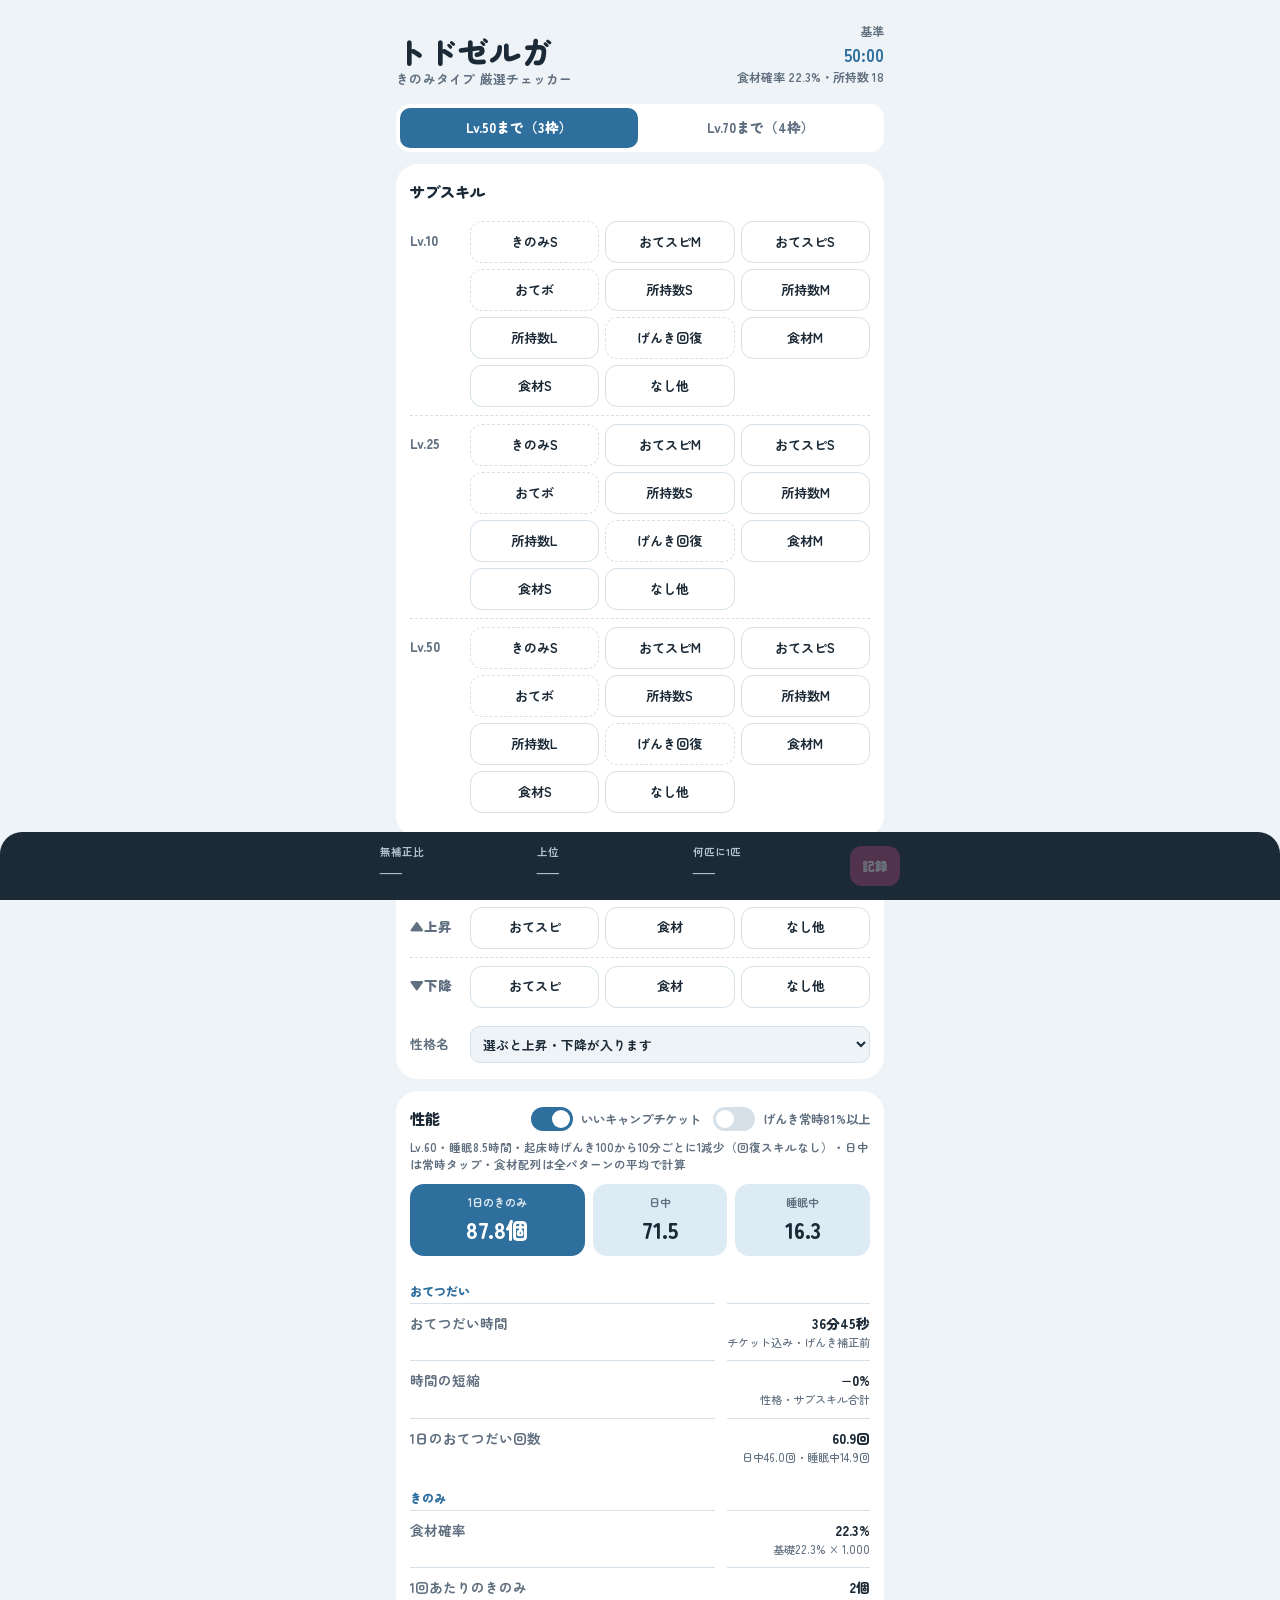
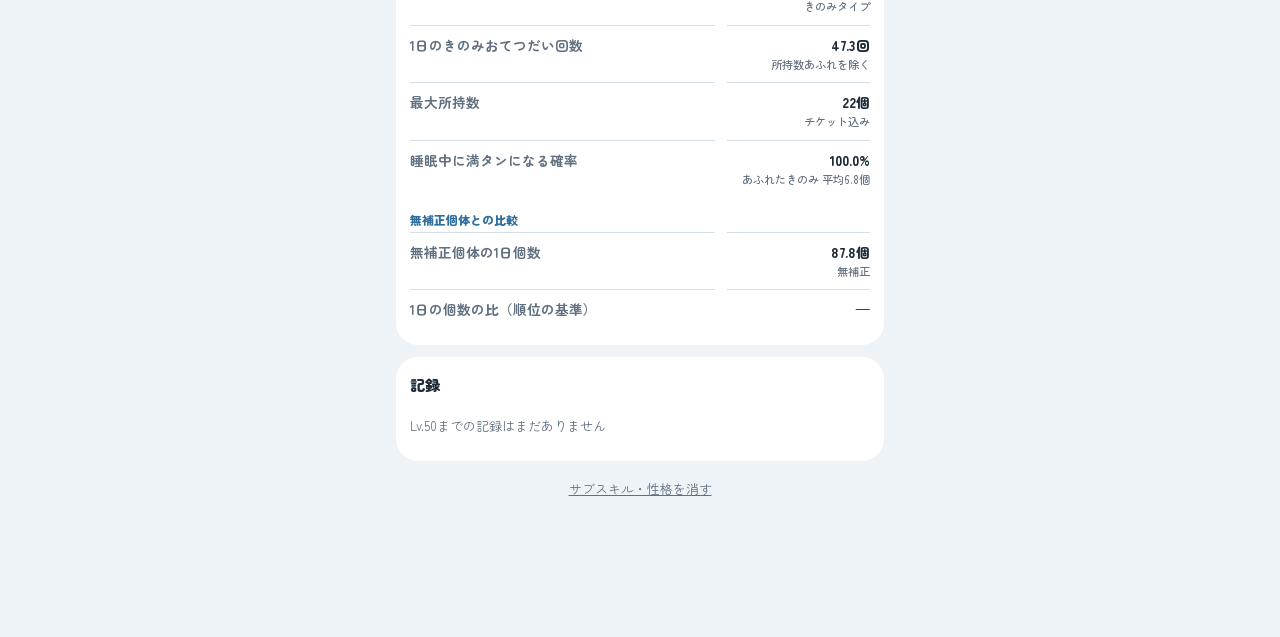
==== berry/index.html @ 34d895bb "Add berry-type checker app for Walrein under berry/ Score an individual by expected berries per day " ====
<!DOCTYPE html>
<html lang="ja">
<head>
<meta charset="utf-8">
<meta name="viewport" content="width=device-width, initial-scale=1, viewport-fit=cover">
<title>トドゼルガ 厳選チェッカー</title>
<link rel="preconnect" href="https://fonts.googleapis.com">
<link rel="preconnect" href="https://fonts.gstatic.com" crossorigin>
<link href="https://fonts.googleapis.com/css2?family=Zen+Maru+Gothic:wght@500;700;900&display=swap" rel="stylesheet">
<link rel="stylesheet" href="../css/style.css">
<link rel="stylesheet" href="css/theme.css">
</head>
<body>
<main>
  <header>
    <h1><span id="monName">トドゼルガ</span><small>きのみタイプ 厳選チェッカー</small></h1>
    <div class="base" id="hdrBase"></div>
  </header>

  <div class="mode" role="group" aria-label="対象レベル"><button data-n="3">Lv.50まで（3枠）</button><button data-n="4">Lv.70まで（4枠）</button></div>

  <section>
    <h2>サブスキル</h2>
    <div id="slots"></div>
  </section>

  <section>
    <h2>性格</h2>
    <div class="slot"><span>▲上昇</span><div class="chips" id="up"></div></div>
    <div class="slot down"><span>▼下降</span><div class="chips" id="down"></div></div>
    <div class="natname"><span>性格名</span><select id="nat"></select></div>
  </section>

  <section>
    <div class="perf-head"><h2>性能</h2><div class="sws"><label class="switch"><input type="checkbox" id="camp" role="switch"><span><span>いいキャンプ</span><span>チケット</span></span></label><label class="switch"><input type="checkbox" id="g80" role="switch"><span><span>げんき常時</span><span>81%以上</span></span></label></div></div>
    <p class="cond" id="cond"></p>
    <div class="hero">
      <div class="stat main"><small>1日のきのみ</small><b id="hAll">—</b></div>
      <div class="stat"><small>日中</small><b id="hDay">—</b></div>
      <div class="stat"><small>睡眠中</small><b id="hNight">—</b></div>
    </div>
    <dl class="rows">
      <dt class="grp">おてつだい</dt><dd class="grp" style="display:none"></dd>
      <dt>おてつだい時間</dt><dd id="rTime">—</dd>
      <dt>時間の短縮</dt><dd id="rCut">—</dd>
      <dt>1日のおてつだい回数</dt><dd id="rHelps">—</dd>
      <dt class="grp">きのみ</dt><dd class="grp" style="display:none"></dd>
      <dt>食材確率</dt><dd id="rIng">—</dd>
      <dt>1回あたりのきのみ</dt><dd id="rAmt">—</dd>
      <dt>1日のきのみおてつだい回数</dt><dd id="rBerryHelps">—</dd>
      <dt>最大所持数</dt><dd id="rCap">—</dd>
      <dt>睡眠中に満タンになる確率</dt><dd id="rFull">—</dd>
      <dt class="grp">無補正個体との比較</dt><dd class="grp" style="display:none"></dd>
      <dt>無補正個体の1日個数</dt><dd id="rBase">—</dd>
      <dt>1日の個数の比（順位の基準）</dt><dd id="rDRatio">—</dd>
    </dl>
  </section>

  <section>
    <h2>記録</h2>
    <ul class="log" id="log"></ul>
  </section>
  <button class="reset" id="reset">サブスキル・性格を消す</button>
</main>

<div class="bar" role="status" aria-live="polite">
  <div class="bar-in">
    <div><small>無補正比</small><b id="bRatio" class="dim">—</b></div>
    <div><small>上位</small><b id="bRank" class="dim">—</b></div>
    <div><small>何匹に1匹</small><b id="bOdds" class="dim">—</b></div>
    <button class="save" id="save" disabled>記録</button>
  </div>
</div>

<script type="module" src="js/main.js"></script>
</body>
</html>
---- css/style.css ----
:root{
  --bg:#F4F0F8;--card:#FFFFFF;--ink:#2B1D3F;--muted:#7A6B8E;--line:#E2D8EC;
  --psy:#7B3FB5;--psy-soft:#EFE4F8;--tail:#B4539C;--tail-soft:#F8E3F1;--bar:#2B1D3F;--bar-ink:#FFFFFF;--bar-muted:#C9B8DE;
  box-sizing:border-box;padding-top:env(safe-area-inset-top,0px);padding-bottom:env(safe-area-inset-bottom,0px);
}
@media (prefers-color-scheme:dark){:root:not([data-theme="light"]){
  --bg:#150E1F;--card:#221832;--ink:#EDE6F5;--muted:#A99BBC;--line:#382A4D;
  --psy:#B98AF0;--psy-soft:#33224B;--tail:#E58BCB;--tail-soft:#3E2139;--bar:#EDE6F5;--bar-ink:#1B1228;--bar-muted:#6E5D83;}}
:root[data-theme="dark"]{
  --bg:#150E1F;--card:#221832;--ink:#EDE6F5;--muted:#A99BBC;--line:#382A4D;
  --psy:#B98AF0;--psy-soft:#33224B;--tail:#E58BCB;--tail-soft:#3E2139;--bar:#EDE6F5;--bar-ink:#1B1228;--bar-muted:#6E5D83;}
html{scroll-padding-top:env(safe-area-inset-top,0px)}
*{box-sizing:border-box}
body{margin:0;background:var(--bg);color:var(--ink);font-family:"Zen Maru Gothic","Hiragino Maru Gothic ProN","Hiragino Sans","Noto Sans JP",sans-serif;line-height:1.55;-webkit-text-size-adjust:100%}
main{max-width:520px;margin:0 auto;padding:22px 16px calc(120px + env(safe-area-inset-bottom,0px))}
header{display:flex;align-items:flex-end;justify-content:space-between;gap:12px;margin-bottom:18px}
header h1{margin:0;font-size:1.9rem;font-weight:900;letter-spacing:.04em;line-height:1.1}
header h1 small{display:block;font-size:.8rem;font-weight:700;color:var(--muted);letter-spacing:.02em;margin-top:4px}
.base{text-align:right;font-size:.75rem;color:var(--muted);font-weight:700}
.base b{display:block;font-size:1.1rem;color:var(--psy);font-variant-numeric:tabular-nums}
section{background:var(--card);border-radius:22px;padding:16px 14px;margin-bottom:12px}
h2{font-size:.95rem;font-weight:900;margin:0 0 10px}
.slot{display:grid;grid-template-columns:52px 1fr;gap:8px;align-items:start;padding:8px 0}
.slot+.slot{border-top:1px dashed var(--line)}
.slot>span{font-weight:900;font-size:.85rem;color:var(--muted);padding-top:9px;font-variant-numeric:tabular-nums}
.chips{display:grid;grid-template-columns:repeat(3,1fr);gap:6px}
.chip{font:inherit;font-weight:700;font-size:.82rem;color:var(--ink);background:transparent;border:1.5px solid var(--line);border-radius:12px;padding:9px 2px;cursor:pointer;min-height:42px}
.chip[aria-pressed="true"]{background:var(--psy);border-color:var(--psy);color:#fff}
.chip.hb{border-style:dashed}
.chip:disabled{opacity:.3;cursor:not-allowed}
.chips.six{grid-template-columns:repeat(3,1fr)}
.chips.four{grid-template-columns:repeat(4,1fr)}
.stat.wide{grid-column:1/-1}
.down .chip[aria-pressed="true"]{background:var(--tail);border-color:var(--tail)}
button:focus-visible,select:focus-visible,input:focus-visible{outline:3px solid var(--tail);outline-offset:2px}
select,input{font:inherit;font-weight:700;color:var(--ink);background:var(--bg);border:1.5px solid var(--line);border-radius:10px;padding:7px 8px;width:100%}
.natname{margin-top:10px;display:grid;grid-template-columns:52px 1fr;gap:8px;align-items:center;font-size:.8rem;color:var(--muted);font-weight:700}
.stats{display:grid;grid-template-columns:repeat(3,1fr);gap:8px;margin-top:4px}
.stat{background:var(--psy-soft);border-radius:14px;padding:10px 6px;text-align:center}
.stat small{display:block;font-size:.7rem;color:var(--muted);font-weight:700}
.stat b{font-size:1.15rem;font-weight:900;font-variant-numeric:tabular-nums}
.fields{display:grid;grid-template-columns:repeat(3,1fr);gap:8px;margin-top:12px}
.fields label{font-size:.7rem;color:var(--muted);font-weight:700;display:flex;flex-direction:column;gap:4px}
.check{display:flex;align-items:center;gap:6px;margin-top:10px;font-size:.8rem;font-weight:700;color:var(--muted)}
.check input{width:auto}
.log{list-style:none;margin:0;padding:0}
.log li{display:grid;grid-template-columns:1fr auto auto;gap:10px;align-items:center;padding:9px 0;border-top:1px solid var(--line);font-size:.82rem}
.log li:first-child{border-top:none}
.log .m{font-size:.7rem;color:var(--muted)}
.log b{font-variant-numeric:tabular-nums;color:var(--psy)}
.del{font:inherit;font-size:.75rem;background:none;border:none;color:var(--muted);text-decoration:underline;cursor:pointer;padding:4px}
.empty{font-size:.8rem;color:var(--muted);margin:0}
.bar{position:fixed;left:0;right:0;bottom:0;background:var(--bar);color:var(--bar-ink);padding:12px 16px calc(12px + env(safe-area-inset-bottom,0px));border-radius:22px 22px 0 0}
.bar-in{max-width:520px;margin:0 auto;display:grid;grid-template-columns:1fr 1fr 1fr auto;gap:8px;align-items:center}
.bar small{display:block;font-size:.66rem;color:var(--bar-muted);font-weight:700}
.bar b{font-size:1.35rem;font-weight:900;font-variant-numeric:tabular-nums;line-height:1.2;white-space:nowrap}
.bar b.dim{color:var(--bar-muted)}
.save{font:inherit;font-weight:900;font-size:.8rem;background:var(--tail);color:#fff;border:none;border-radius:12px;padding:10px 12px;cursor:pointer}
.save:disabled{opacity:.35}
.memo{margin-top:10px}
.reset{font:inherit;font-size:.8rem;background:none;border:none;color:var(--muted);text-decoration:underline;cursor:pointer;display:block;margin:0 auto 12px;padding:6px}
@media (max-width:380px){.bar b{font-size:1.1rem}.save{padding:10px 9px}}
.perf-head{display:flex;flex-wrap:wrap;justify-content:space-between;align-items:center;gap:8px;margin-bottom:8px}
.perf-head h2{margin:0}
.sws{display:flex;align-items:center;gap:12px}
.cond{font-size:.72rem;color:var(--muted);font-weight:700;margin:0 0 10px}
.switch{display:flex;align-items:center;gap:8px;font-size:.78rem;font-weight:700;line-height:1.3;color:var(--muted);cursor:pointer}
.switch span span{display:inline-block;white-space:nowrap}
.switch input{appearance:none;-webkit-appearance:none;flex:none;width:42px;height:24px;border-radius:999px;background:var(--line);position:relative;border:none;padding:0;margin:0;cursor:pointer;transition:background .15s}
.switch input::after{content:"";position:absolute;top:3px;left:3px;width:18px;height:18px;border-radius:50%;background:#fff;transition:transform .15s}
.switch input:checked{background:var(--psy)}
.switch input:checked::after{transform:translateX(18px)}
.hero{display:grid;grid-template-columns:1.3fr 1fr 1fr;gap:8px;margin-bottom:12px}
.hero .stat b{font-size:1.4rem}
.hero .stat.main{background:var(--psy);color:#fff}
.hero .stat.main small{color:#fff;opacity:.85}
dl.rows{margin:0;display:grid;grid-template-columns:1fr auto;column-gap:12px}
dl.rows dt,dl.rows dd{padding:9px 0;border-top:1px solid var(--line);font-size:.85rem}
dl.rows dt{color:var(--muted);font-weight:700}
dl.rows dd{margin:0;text-align:right;font-weight:900;font-variant-numeric:tabular-nums}
dl.rows dd span{display:block;font-size:.7rem;font-weight:500;color:var(--muted)}
dl.rows .grp{grid-column:1/-1;border-top:none;padding:14px 0 2px;font-size:.75rem;color:var(--psy);font-weight:900}
@media (prefers-reduced-motion:reduce){.switch input,.switch input::after{transition:none}}
.mode{display:grid;grid-template-columns:1fr 1fr;background:var(--card);border-radius:14px;padding:4px;gap:4px;margin-bottom:12px}
.mode button{font:inherit;font-weight:900;font-size:.85rem;border:none;border-radius:10px;padding:9px 4px;background:transparent;color:var(--muted);cursor:pointer}
.mode button[aria-pressed="true"]{background:var(--psy);color:#fff}
---- berry/css/theme.css ----
/* きのみタイプ版の配色と追加部品。レイアウトは ../css/style.css を共有する。 */
:root{
  --bg:#EEF3F7;--card:#FFFFFF;--ink:#1B2A36;--muted:#617080;--line:#D5E0E9;
  --psy:#2F6F9E;--psy-soft:#DDEBF5;--tail:#B8457A;--tail-soft:#F6E0EA;--bar:#1B2A36;--bar-ink:#FFFFFF;--bar-muted:#B3C2CF;
}
@media (prefers-color-scheme:dark){:root:not([data-theme="light"]){
  --bg:#0E151B;--card:#18222B;--ink:#E3ECF3;--muted:#9AABB9;--line:#2E3D4A;
  --psy:#2F6F9E;--psy-soft:#1F3140;--tail:#A33E6D;--tail-soft:#3A1F2C;--bar:#E3ECF3;--bar-ink:#131C23;--bar-muted:#687887;}}
:root[data-theme="dark"]{
  --bg:#0E151B;--card:#18222B;--ink:#E3ECF3;--muted:#9AABB9;--line:#2E3D4A;
  --psy:#2F6F9E;--psy-soft:#1F3140;--tail:#A33E6D;--tail-soft:#3A1F2C;--bar:#E3ECF3;--bar-ink:#131C23;--bar-muted:#687887;}
dl.rows .grp{color:var(--psy)}
@media (prefers-color-scheme:dark){:root:not([data-theme="light"]) dl.rows .grp{color:#86BCE3}}
:root[data-theme="dark"] dl.rows .grp{color:#86BCE3}
dl.rows{grid-template-columns:minmax(8.5em,1fr) auto}
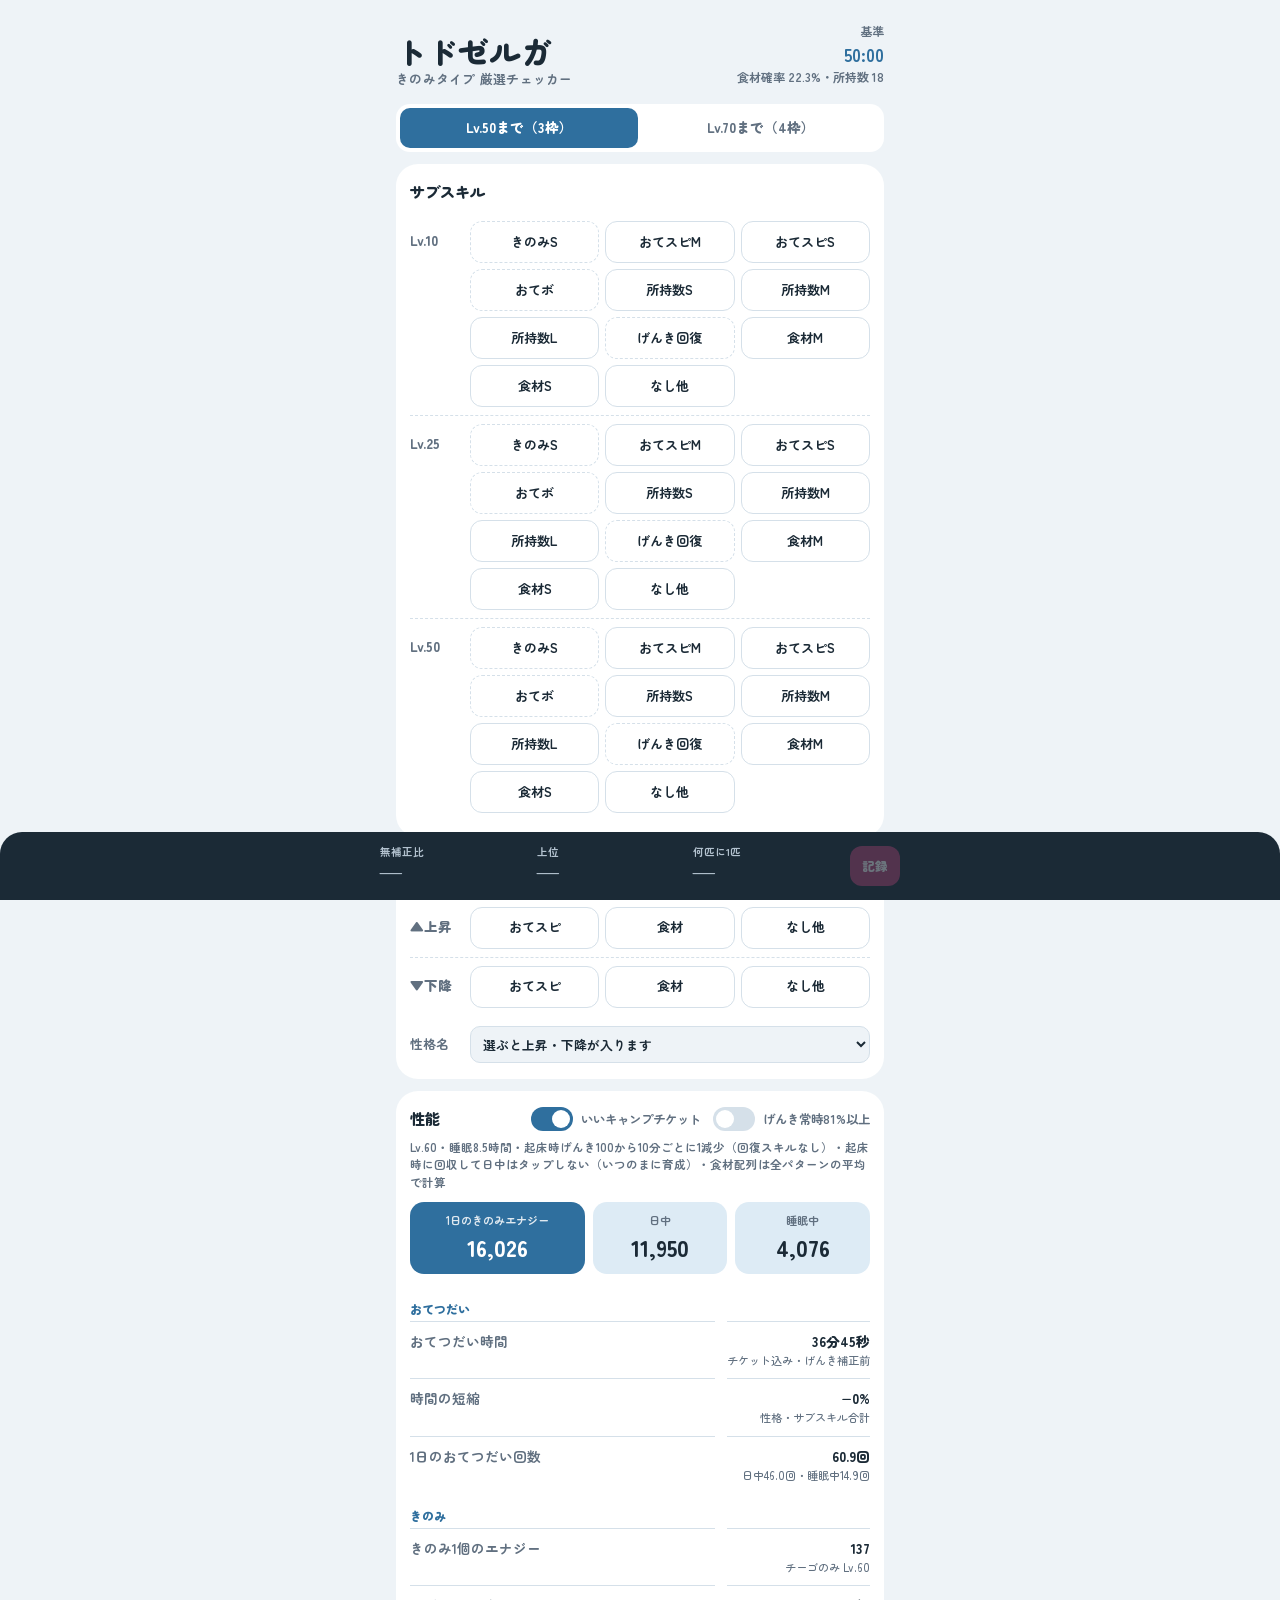
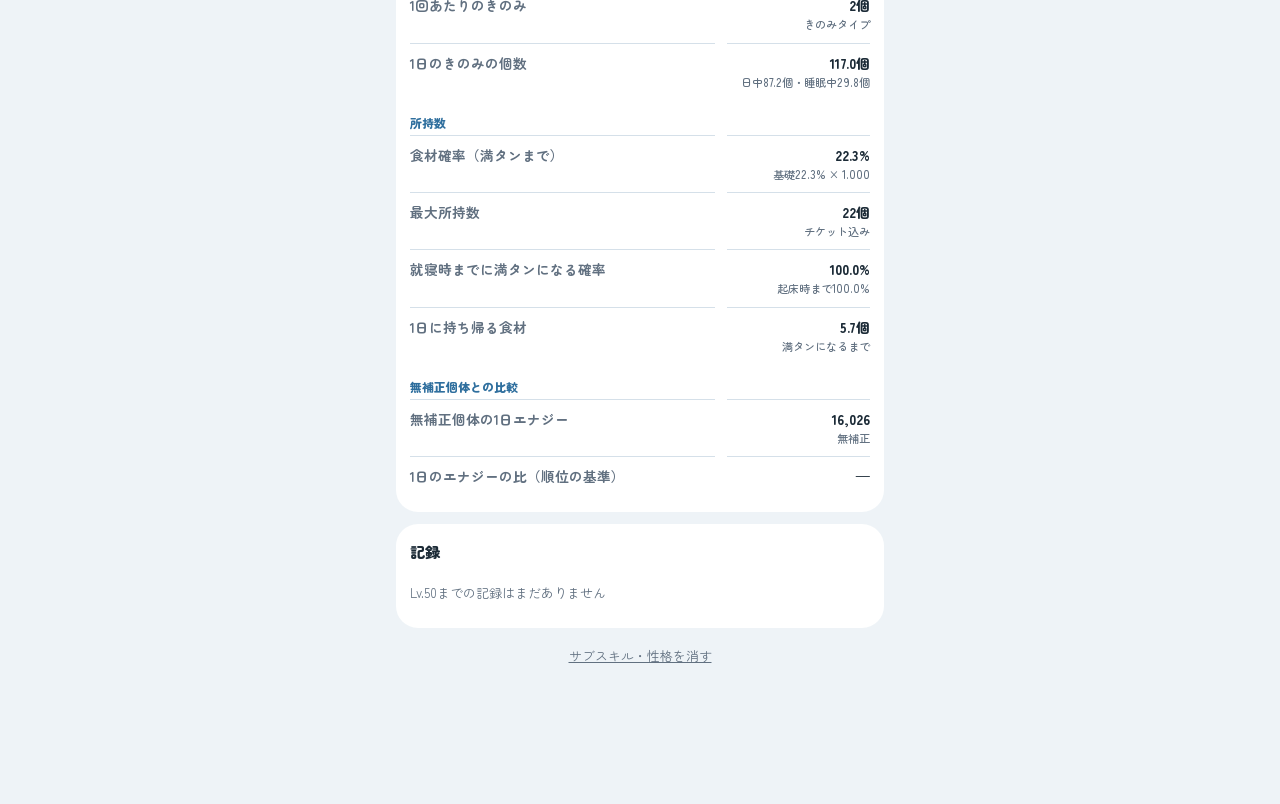
==== commit 030e6694: "Score the berry checker by berry energy under the no-tap model Overflowing berries are not lost: onc" ====
--- a/berry/index.html
+++ b/berry/index.html
@@ -35,7 +35,7 @@
     <div class="perf-head"><h2>性能</h2><div class="sws"><label class="switch"><input type="checkbox" id="camp" role="switch"><span><span>いいキャンプ</span><span>チケット</span></span></label><label class="switch"><input type="checkbox" id="g80" role="switch"><span><span>げんき常時</span><span>81%以上</span></span></label></div></div>
     <p class="cond" id="cond"></p>
     <div class="hero">
-      <div class="stat main"><small>1日のきのみ</small><b id="hAll">—</b></div>
+      <div class="stat main"><small>1日のきのみエナジー</small><b id="hAll">—</b></div>
       <div class="stat"><small>日中</small><b id="hDay">—</b></div>
       <div class="stat"><small>睡眠中</small><b id="hNight">—</b></div>
     </div>
@@ -45,14 +45,17 @@
       <dt>時間の短縮</dt><dd id="rCut">—</dd>
       <dt>1日のおてつだい回数</dt><dd id="rHelps">—</dd>
       <dt class="grp">きのみ</dt><dd class="grp" style="display:none"></dd>
-      <dt>食材確率</dt><dd id="rIng">—</dd>
+      <dt>きのみ1個のエナジー</dt><dd id="rEnergy">—</dd>
       <dt>1回あたりのきのみ</dt><dd id="rAmt">—</dd>
-      <dt>1日のきのみおてつだい回数</dt><dd id="rBerryHelps">—</dd>
+      <dt>1日のきのみの個数</dt><dd id="rCount">—</dd>
+      <dt class="grp">所持数</dt><dd class="grp" style="display:none"></dd>
+      <dt>食材確率（満タンまで）</dt><dd id="rIng">—</dd>
       <dt>最大所持数</dt><dd id="rCap">—</dd>
-      <dt>睡眠中に満タンになる確率</dt><dd id="rFull">—</dd>
+      <dt>就寝時までに満タンになる確率</dt><dd id="rFull">—</dd>
+      <dt>1日に持ち帰る食材</dt><dd id="rIngs">—</dd>
       <dt class="grp">無補正個体との比較</dt><dd class="grp" style="display:none"></dd>
-      <dt>無補正個体の1日個数</dt><dd id="rBase">—</dd>
-      <dt>1日の個数の比（順位の基準）</dt><dd id="rDRatio">—</dd>
+      <dt>無補正個体の1日エナジー</dt><dd id="rBase">—</dd>
+      <dt>1日のエナジーの比（順位の基準）</dt><dd id="rDRatio">—</dd>
     </dl>
   </section>
 
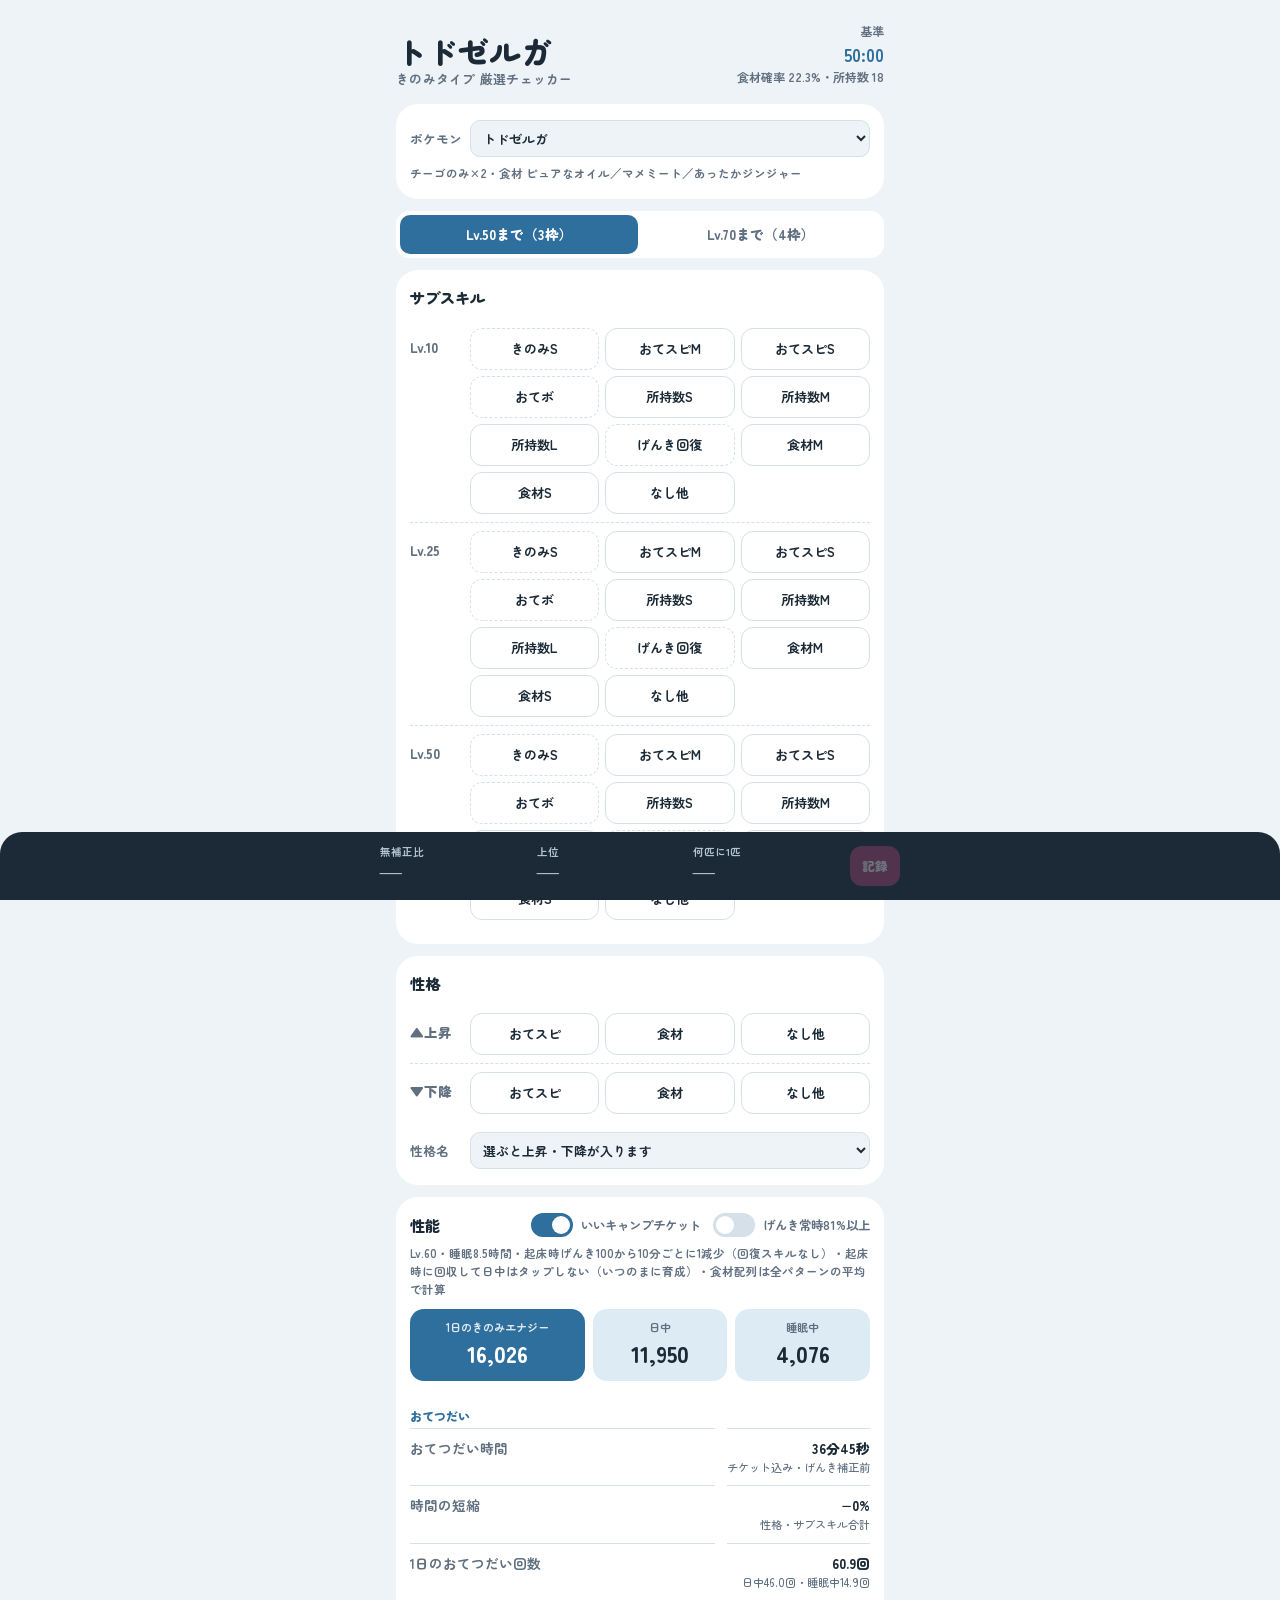
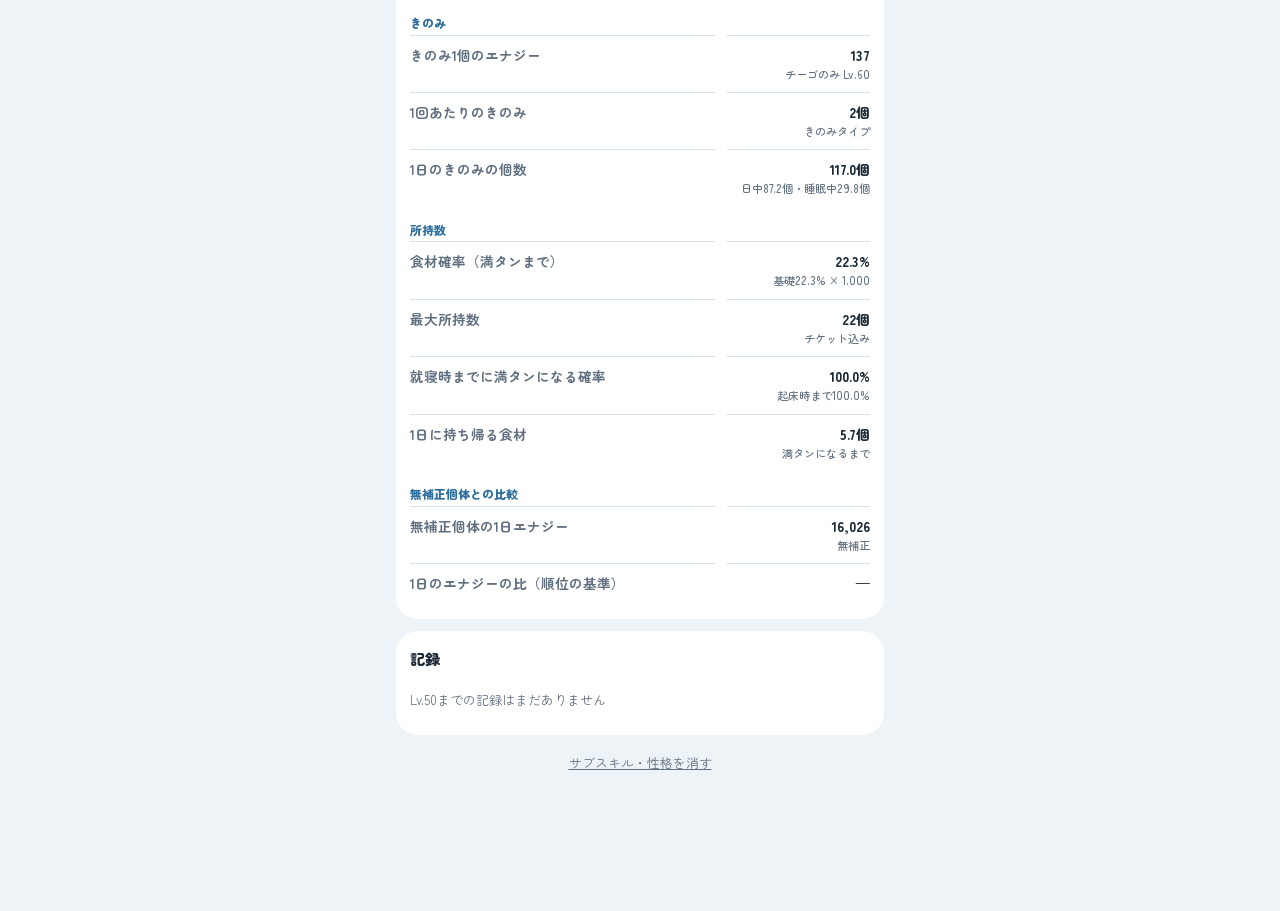
==== commit a0e2a12f: "Support every fully evolved berry-type Pokémon in the berry checker Move the per-species data to ber" ====
--- a/berry/index.html
+++ b/berry/index.html
@@ -16,6 +16,11 @@
     <h1><span id="monName">トドゼルガ</span><small>きのみタイプ 厳選チェッカー</small></h1>
     <div class="base" id="hdrBase"></div>
   </header>
+
+  <section>
+    <div class="natname"><span>ポケモン</span><select id="mon" aria-label="ポケモン"></select></div>
+    <p class="cond" id="monInfo"></p>
+  </section>
 
   <div class="mode" role="group" aria-label="対象レベル"><button data-n="3">Lv.50まで（3枠）</button><button data-n="4">Lv.70まで（4枠）</button></div>
 
--- a/berry/css/theme.css
+++ b/berry/css/theme.css
@@ -13,3 +13,5 @@
 @media (prefers-color-scheme:dark){:root:not([data-theme="light"]) dl.rows .grp{color:#86BCE3}}
 :root[data-theme="dark"] dl.rows .grp{color:#86BCE3}
 dl.rows{grid-template-columns:minmax(8.5em,1fr) auto}
+#monInfo{margin:8px 0 0}
+section > .natname:first-child{margin-top:0}
